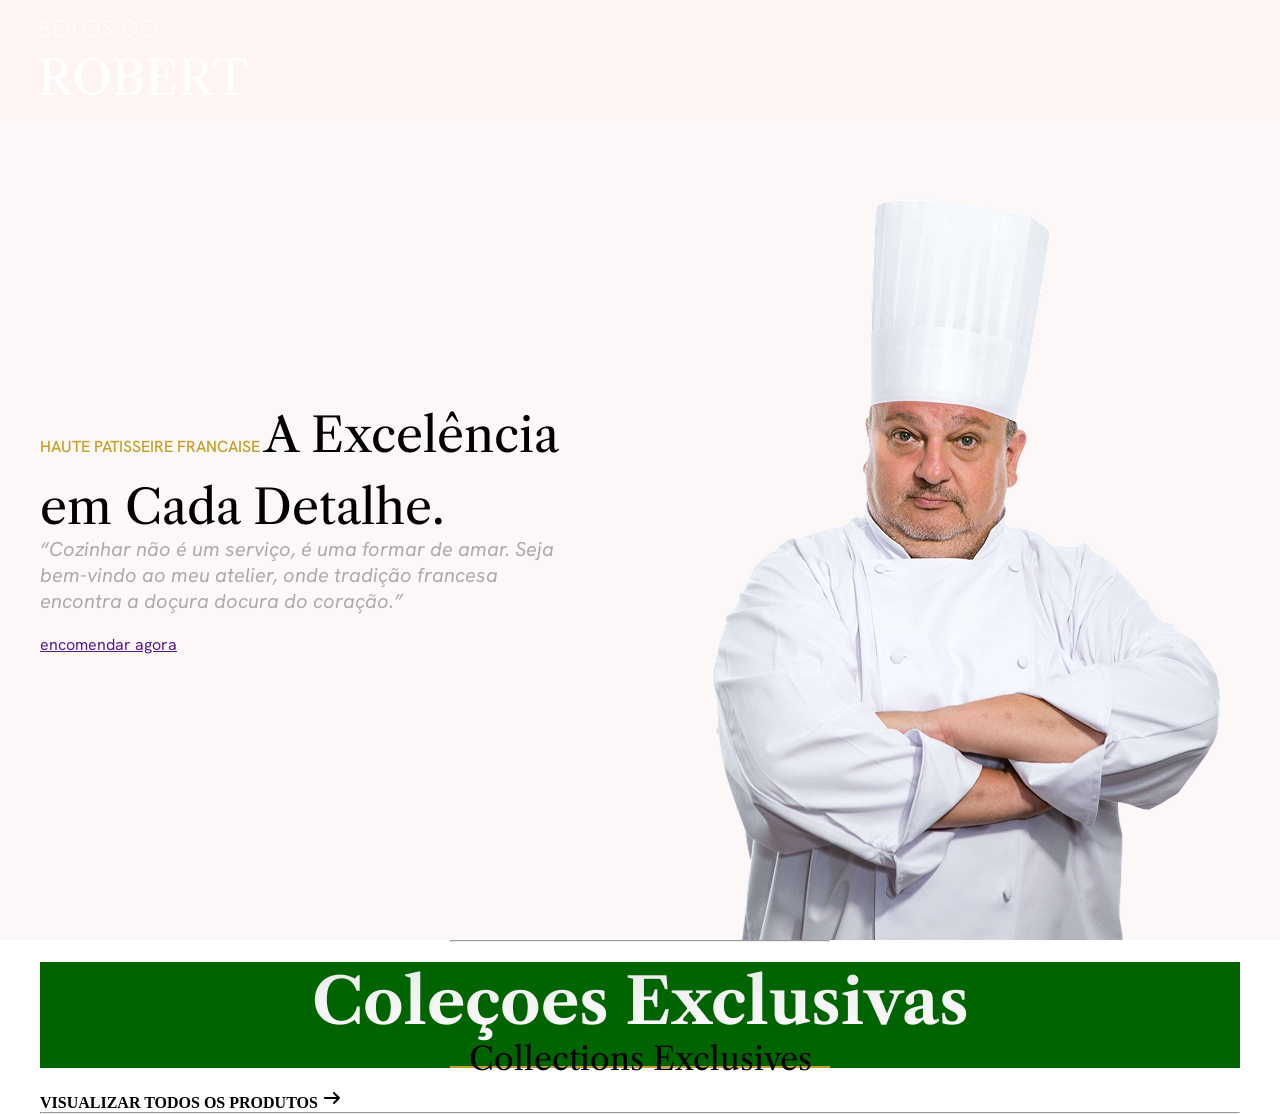
==== home/index.html @ 6b9886d1 "inicio html e css pagina home" ====
<!DOCTYPE html>
<html lang="pt-br">

<head>
    <meta charset="UTF-8">
    <meta name="viewport" content="width=device-width, initial-scale=1.0">
    <title>Home - bolos-robert</title>
    <link rel="stylesheet" href="style.css">
    <link rel="preconnect" href=" https://fonts.googleapis.com">
        <link rel="preconnect" href="https://fonts.gstatic.com" crossorigin>
        <link
            href="https://fonts.googleapis.com/css2?family=Hanken+Grotesk:ital,wght@0,100..900;1,100..900&family=Libre+Caslon+Text:ital,wght@0,400;0,700;1,400&display=swap"
            rel="stylesheet">
</head>

<body>
    <header class="home_cabecalho">
        <div class="home_container">
            <img src="../img/bolos do robert.svg" alt="bolos do robert">
        </div>
    </header>
    <main>
        <h1>página inicial do bolos do robert</h1>
        <section class="home_banner">
            <div class="home_container banner_container">
                <div class="box_texto_banner">
                    <span class="linha1">haute patisseire francaise</span>
                    <span class="linha2">A Excelência em Cada Detalhe.</span>
                    <p class="linha3"> “Cozinhar não é um serviço, é uma formar de amar. Seja bem-vindo ao meu atelier,
                        onde tradição francesa encontra a doçura docura do coração.”</p>
                    <a href="">encomendar agora</a>
                </div>
                <img src="/img/EJ.png" alt="foto do Jacquin de dólmã">
            </div>
        </section>

        <section class="home_produtos home_container">
            <div class="link_produtos">
                <hr>
                <div>

                </div> 

            <div class="home_subtitulo">
<h2>Coleçoes Exclusivas</h2> 
<span>Collections Exclusives</span>
<hr>
            </div>
                

                    
                    <a href="">visualizar todos os produtos</a>
                    <svg xmlns="http://www.w3.org/2000/svg"
                        viewBox="0 0 640 640"><!--!Font Awesome Free 7.3.1 by @fontawesome - https://fontawesome.com License - https://fontawesome.com/license/free Copyright 2026 Fonticons, Inc.-->
                        <path
                            d="M566.6 342.6C579.1 330.1 579.1 309.8 566.6 297.3L406.6 137.3C394.1 124.8 373.8 124.8 361.3 137.3C348.8 149.8 348.8 170.1 361.3 182.6L466.7 288L96 288C78.3 288 64 302.3 64 320C64 337.7 78.3 352 96 352L466.7 352L361.3 457.4C348.8 469.9 348.8 490.2 361.3 502.7C373.8 515.2 394.1 515.2 406.6 502.7L566.6 342.7z" />
                    </svg>
                </div>

                <hr>
            </div>
            <div></div>
            <div></div>
        </section>
    </main>
</body>

</html>
---- home/style.css ----
* {
    margin: 0;
    padding: 0;
    box-sizing: border-box;
}

h1 {
    position: absolute;
    width: 1px;
    height: 1px;
    margin: -1px;
    overflow: hidden;

}



/* ---------- CABECALHO ---------- */
.home_cabecalho {
    background-color: #FFF4F4;
    height: 120px;
    display: flex;
    justify-content: center;
    align-items: center;
}

.home_container {
    /* background-color: aqua; */
    max-width: 1200px;
    /*Largura maxima 1200px*/
    width: 95%;
    /*Largura 95%*/
    margin: 0 auto;
}





/* ---------- BANNER ----------; */
.home_banner {
    background-color: #fdf8f8;
}

.box_texto_banner {
    /* background-color: chartreuse; */
    font-family: "Hanken Grotesk", sans-serif;
    max-width: 520px;
}

.banner_container {
    display: flex;
    align-items: center;
    justify-content: space-between;
}

.banner_container img {
    width: 547px;
}

.linha1 {
    color: #c5a028;
    font-size: 16px;
    font-weight: 500;
    text-transform: uppercase;
    margin-bottom: 20px;
    display: inline-block;
}

.linha2 {
    font-family: "Libre Caslon Text", serif;
    font-size: 48px;
}

.linha3 {
    font-size: 20px;
    font-style: italic;
    color: #AAAAAA;
    margin-bottom: 20px;
    display: inline-block;

}

.linha4 {
    font-weight: 600;
    font-size: 12px;
    text-transform: uppercase;
    color: #FFFFFF;
    text-decoration: none;

    background-color: black;
    padding: 16px 40px;
}





/* ---------- PRODUTOS ---------- */
.home_prdutos {
    padding: 100px 0;

}

.link_produtos a {
    font-family: "Hanken Grotesk, sns-serif";
    font-weight: 600;
    font-size: 16px;
    text-transform: uppercase;

    text-decoration: none;
    color: black;
}

.link_produtos svg {
    width: 20px;
}

.link_produtos div {
    display: flex;
    align-items: center;
    justify-content: center;
    gap: 20px;
    margin-bottom: 20px;
}

.link_produtos hr {
    max-width: 380px;
    width: 100%;
    margin: 0 auto;
}

.home_subtitulo {
    font-family: "Libre Caslon Text", serif;
    background-color: darkgreen;
    display: flex;
    flex-direction: column;
    align-items: center;
    position: relative;
    dis
}

.home_subtitulo h2 {
    font-weight: 700;
    font-size: 64px;
    background-image: linear-gradient(0deg, #FFFFFF, #E9E9E9);
    background-clip: text;
    -webkit-background-clip: text;
    color: transparent;
    -webkit-text-fill-color: transparent;
}

.home_subtitulo span {
    font-size: 32px;
    position: absolute;
    bottom: -10px;
}

.home_subtitulo hr {
max-width: 380px;
width: 100%;
background-color: #c5a028;
margin-top: 5px;
border: none;
height: 2px;
}
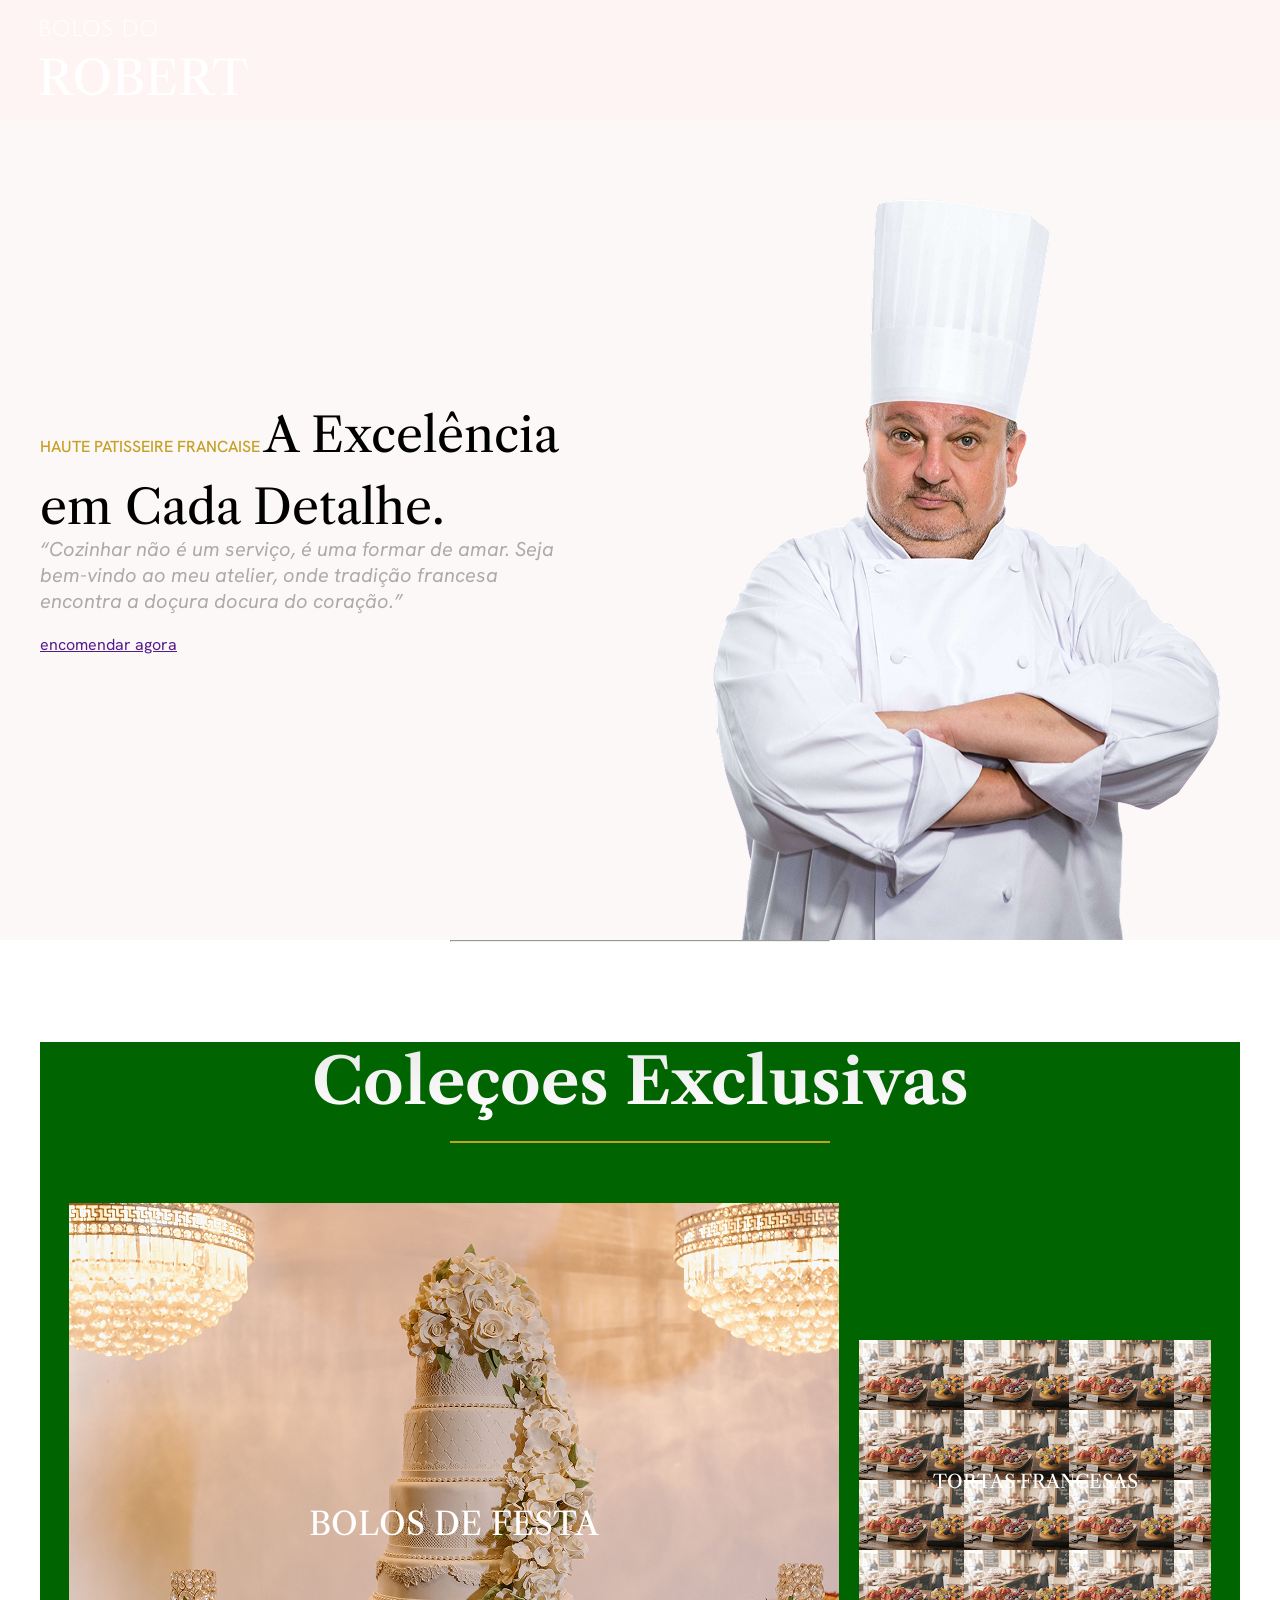
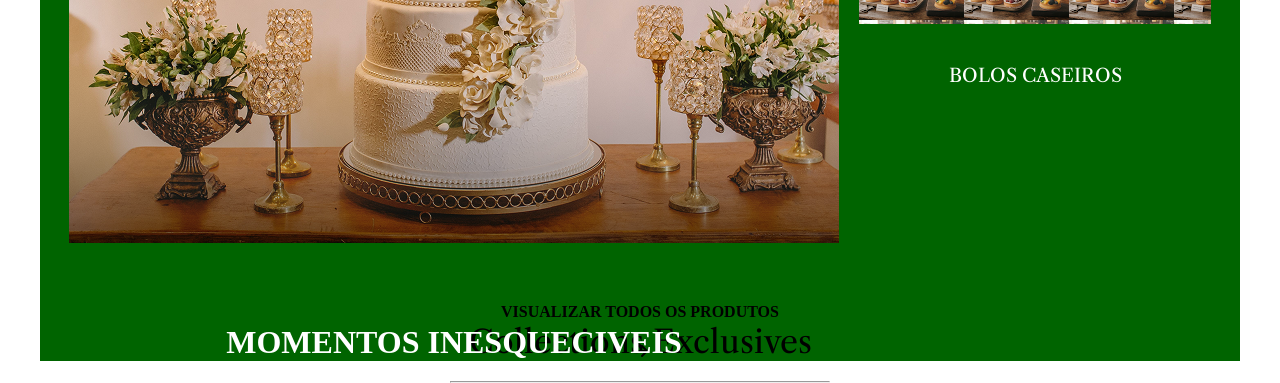
==== commit 071b8eac: "adicionei as mudanças atuais" ====
--- a/home/index.html
+++ b/home/index.html
@@ -7,13 +7,13 @@
     <title>Home - bolos-robert</title>
     <link rel="stylesheet" href="style.css">
     <link rel="preconnect" href=" https://fonts.googleapis.com">
-        <link rel="preconnect" href="https://fonts.gstatic.com" crossorigin>
-        <link
-            href="https://fonts.googleapis.com/css2?family=Hanken+Grotesk:ital,wght@0,100..900;1,100..900&family=Libre+Caslon+Text:ital,wght@0,400;0,700;1,400&display=swap"
-            rel="stylesheet">
+    <link rel="preconnect" href="https://fonts.gstatic.com" crossorigin>
+    <link
+        href="https://fonts.googleapis.com/css2?family=Hanken+Grotesk:ital,wght@0,100..900;1,100..900&family=Libre+Caslon+Text:ital,wght@0,400;0,700;1,400&display=swap"
+        rel="stylesheet">
 </head>
 
-<body>
+<body> 
     <header class="home_cabecalho">
         <div class="home_container">
             <img src="../img/bolos do robert.svg" alt="bolos do robert">
@@ -30,25 +30,44 @@
                         onde tradição francesa encontra a doçura docura do coração.”</p>
                     <a href="">encomendar agora</a>
                 </div>
-                <img src="/img/EJ.png" alt="foto do Jacquin de dólmã">
+                <img src="../img/EJ.png" alt="foto do Jacquin de dólmã">
             </div>
         </section>
 
         <section class="home_produtos home_container">
             <div class="link_produtos">
                 <hr>
-                <div>
 
-                </div> 
+                <div class="home_subtitulo">
+                    <h2>Coleçoes Exclusivas</h2>
+                    <span>Collections Exclusives</span>
+                    <hr>
+                    <div>
 
-            <div class="home_subtitulo">
-<h2>Coleçoes Exclusivas</h2> 
-<span>Collections Exclusives</span>
-<hr>
-            </div>
-                
+                    </div>
+                    <div class="container_categorias">
 
-                    
+                        <a href="">
+                            <div class="img_categoria1">
+                                <span>Momentos Inesqueciveis</span>
+                                <h3>Bolos de Festa</h3>
+                            </div>
+                        </a>
+
+                        <div class="col_categorias">
+                            <a href="">
+                                <div class="img_categoria2">
+                                    <h3>Tortas Francesas</h3>
+                                </div>
+                            </a>
+                            <a href="">
+                                <div class="img_categoria3">
+                                    <h3>Bolos Caseiros</h3>
+                                </div>
+                            </a>
+                        </div>
+                    </div>
+
                     <a href="">visualizar todos os produtos</a>
                     <svg xmlns="http://www.w3.org/2000/svg"
                         viewBox="0 0 640 640"><!--!Font Awesome Free 7.3.1 by @fontawesome - https://fontawesome.com License - https://fontawesome.com/license/free Copyright 2026 Fonticons, Inc.-->
--- a/home/style.css
+++ b/home/style.css
@@ -137,7 +137,8 @@
     flex-direction: column;
     align-items: center;
     position: relative;
-    dis
+    margin-top: 100px;
+    margin-bottom: 100px;
 }
 
 .home_subtitulo h2 {
@@ -154,13 +155,80 @@
     font-size: 32px;
     position: absolute;
     bottom: -10px;
+    margin-bottom: 10px;
 }
 
 .home_subtitulo hr {
-max-width: 380px;
+    max-width: 380px;
+    width: 100%;
+    background-color: #c5a028;
+    border: none;
+    height: 2px;
+}
+
+.img_categoria1 {
+    background-image: url(../img/Bolo\ de\ Festa.png);
+    /* width: 100%; */
+    width: 770px;
+    height: 640px;
+    display: flex;
+    flex-direction: column;
+    justify-content: flex-end;
+    padding: 50px 20px;
+}
+
+.container_categorias {
+display: flex;
 width: 100%;
-background-color: #c5a028;
-margin-top: 5px;
-border: none;
-height: 2px;
+justify-content: space-between;
+}
+
+.container_categorias a {
+    color: #FFFFFF;
+    text-decoration: none;
+}
+
+.img_cateroria1 span {
+    font-family: "Hanken Grotesk", sans-serif;
+}
+
+.img_categoria1 h3 {
+    font-size: 32px;
+
+}
+
+.home_produtos h3 {
+    font-family: "Libre Caslon Text", serif;
+    font-weight: 400;
+}
+
+.col_categorias {
+display: flex;
+flex-direction: column;
+justify-content: space-between;
+}
+
+.img_categoria2 {
+    background-image: url(../img/Tortas\ Francesas.png);
+    width: 25%;
+    width: 352px;
+    height: 284px;
+}
+
+.img_cateroria3 {
+    background-image: url(../img/Bolo\ Caseiro.png);
+    width: 25%;
+    max-width: 352px;
+    height: 284px;
+}
+
+.img_categoria2 
+.img_cateroria3 {
+    /* width: 25%; */
+    width: 352px;
+    height: 284px;
+    display: flex;
+    align-items: flex-end;
+    padding: 20px 10px;
+    font-size: 24px;
 }
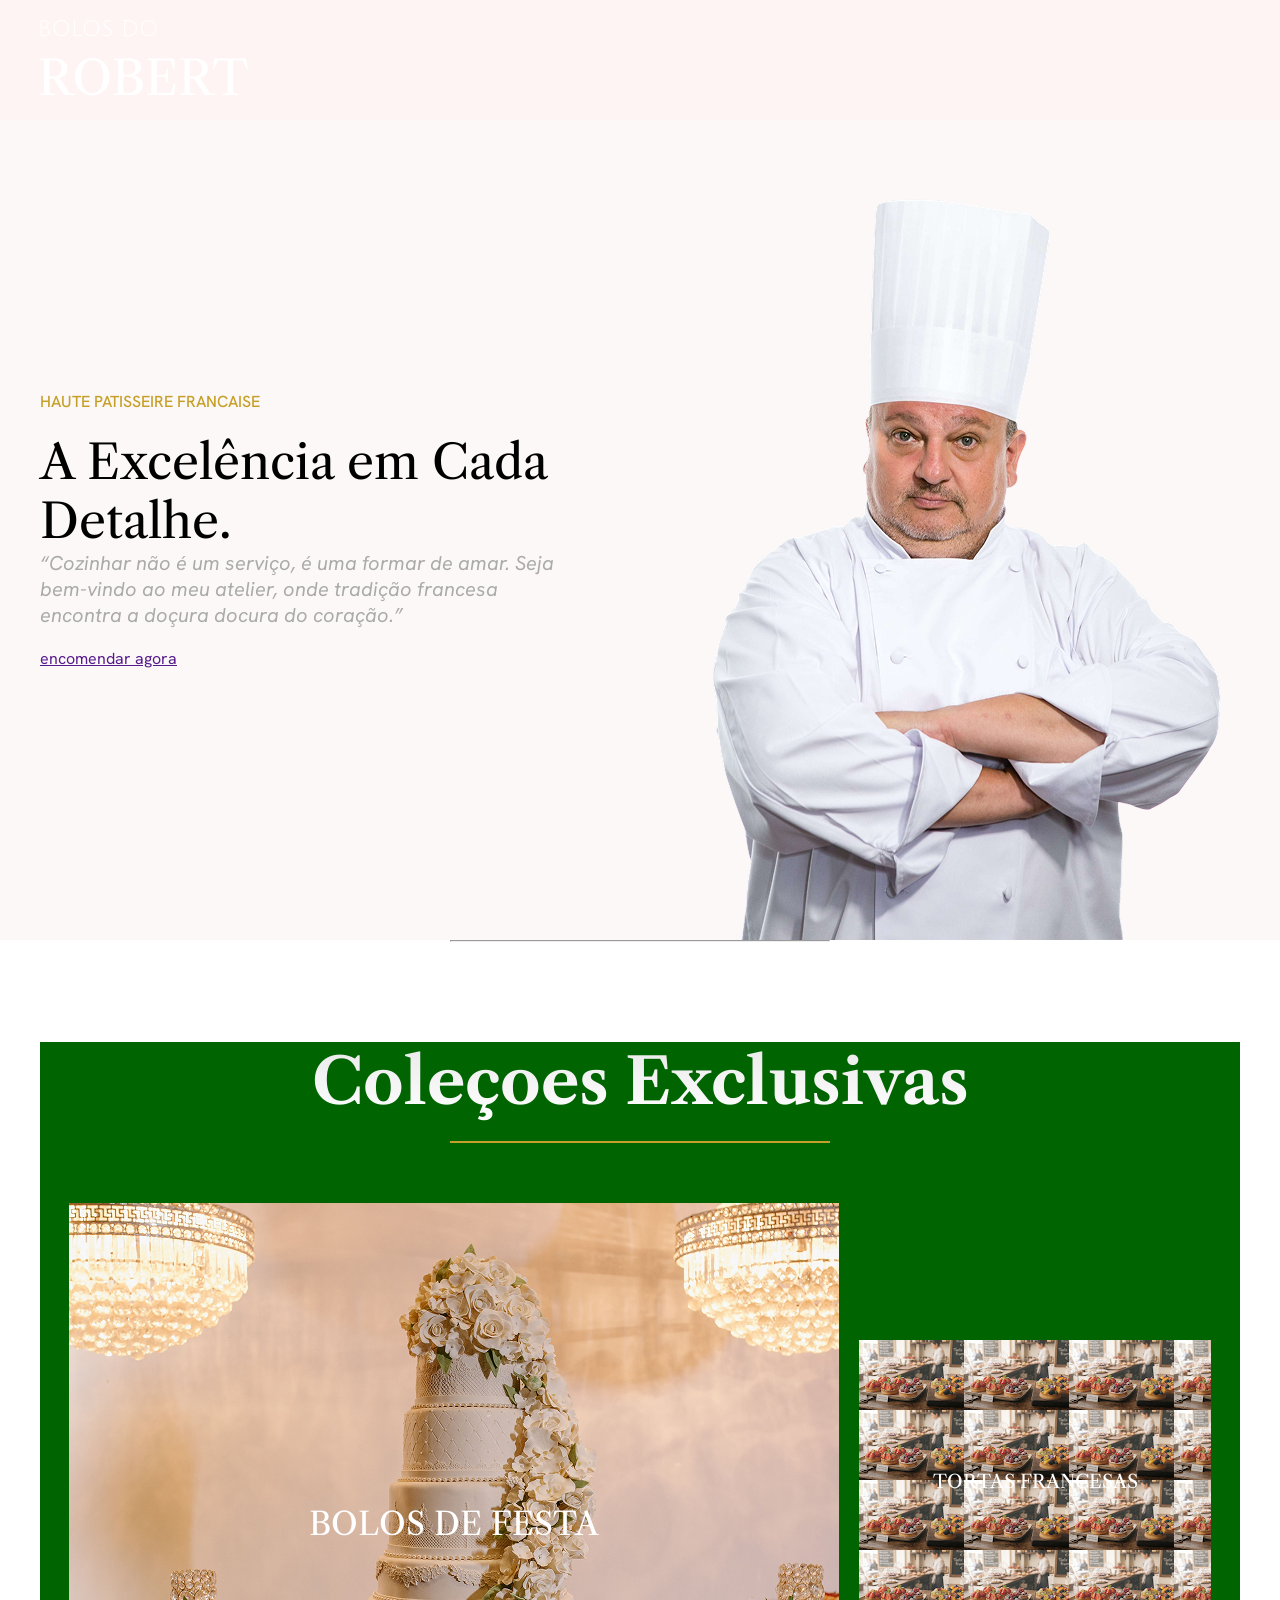
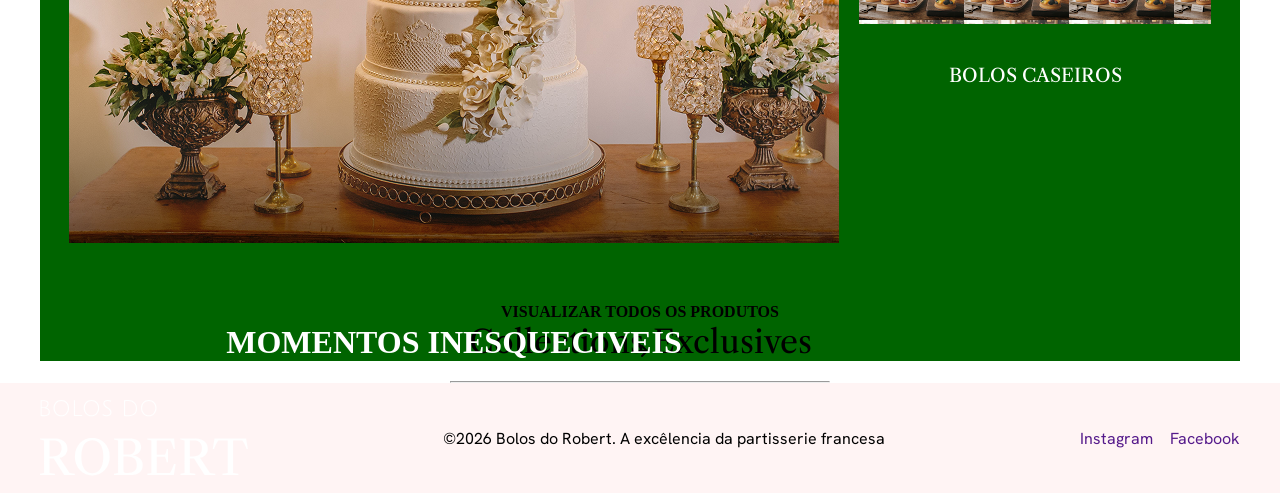
==== commit e356caaf: "inicio da pagina d cadastr e listagem de produtos" ====
--- a/home/index.html
+++ b/home/index.html
@@ -13,7 +13,7 @@
         rel="stylesheet">
 </head>
 
-<body> 
+<body>
     <header class="home_cabecalho">
         <div class="home_container">
             <img src="../img/bolos do robert.svg" alt="bolos do robert">
@@ -25,6 +25,7 @@
             <div class="home_container banner_container">
                 <div class="box_texto_banner">
                     <span class="linha1">haute patisseire francaise</span>
+                    <br>
                     <span class="linha2">A Excelência em Cada Detalhe.</span>
                     <p class="linha3"> “Cozinhar não é um serviço, é uma formar de amar. Seja bem-vindo ao meu atelier,
                         onde tradição francesa encontra a doçura docura do coração.”</p>
@@ -82,6 +83,16 @@
             <div></div>
         </section>
     </main>
+    <footer>
+        <div class="home_container footer_container">
+            <img src="../img/bolos do robert.svg" alt="bolos do robert">
+            <span>©2026 Bolos do Robert. A excêlencia da partisserie francesa</span>
+            <nav class="nav_footer">
+                <a href="">Instagram</a>
+                <a href="">Facebook</a>
+            </nav>
+        </div>
+    </footer>
 </body>
 
 </html>
--- a/home/style.css
+++ b/home/style.css
@@ -99,7 +99,7 @@
 /* ---------- PRODUTOS ---------- */
 .home_prdutos {
     padding: 100px 0;
-
+    
 }
 
 .link_produtos a {
@@ -107,7 +107,7 @@
     font-weight: 600;
     font-size: 16px;
     text-transform: uppercase;
-
+    
     text-decoration: none;
     color: black;
 }
@@ -178,9 +178,9 @@
 }
 
 .container_categorias {
-display: flex;
-width: 100%;
-justify-content: space-between;
+    display: flex;
+    width: 100%;
+    justify-content: space-between;
 }
 
 .container_categorias a {
@@ -194,7 +194,7 @@
 
 .img_categoria1 h3 {
     font-size: 32px;
-
+    
 }
 
 .home_produtos h3 {
@@ -203,9 +203,9 @@
 }
 
 .col_categorias {
-display: flex;
-flex-direction: column;
-justify-content: space-between;
+    display: flex;
+    flex-direction: column;
+    justify-content: space-between;
 }
 
 .img_categoria2 {
@@ -231,4 +231,34 @@
     align-items: flex-end;
     padding: 20px 10px;
     font-size: 24px;
+}
+
+/* ---------- FOOTER ---------- */
+footer {
+    background-color: #FFF4F4;
+    height: 110px;
+    display: flex;
+    align-items: center;
+}
+
+.footer_container {
+display: flex;
+justify-content: space-between;
+align-items: center; 
+}
+
+.nav_footer {
+    display: flex;
+    justify-content: space-between;
+    width: 160px;
+}
+
+.footer_container span,
+.nav_footer a {
+     font-family: "Hanken Grotesk", sans-serif;
+}
+
+.nav_footer a {
+text-decoration: none;
+color: 747878;
 }
